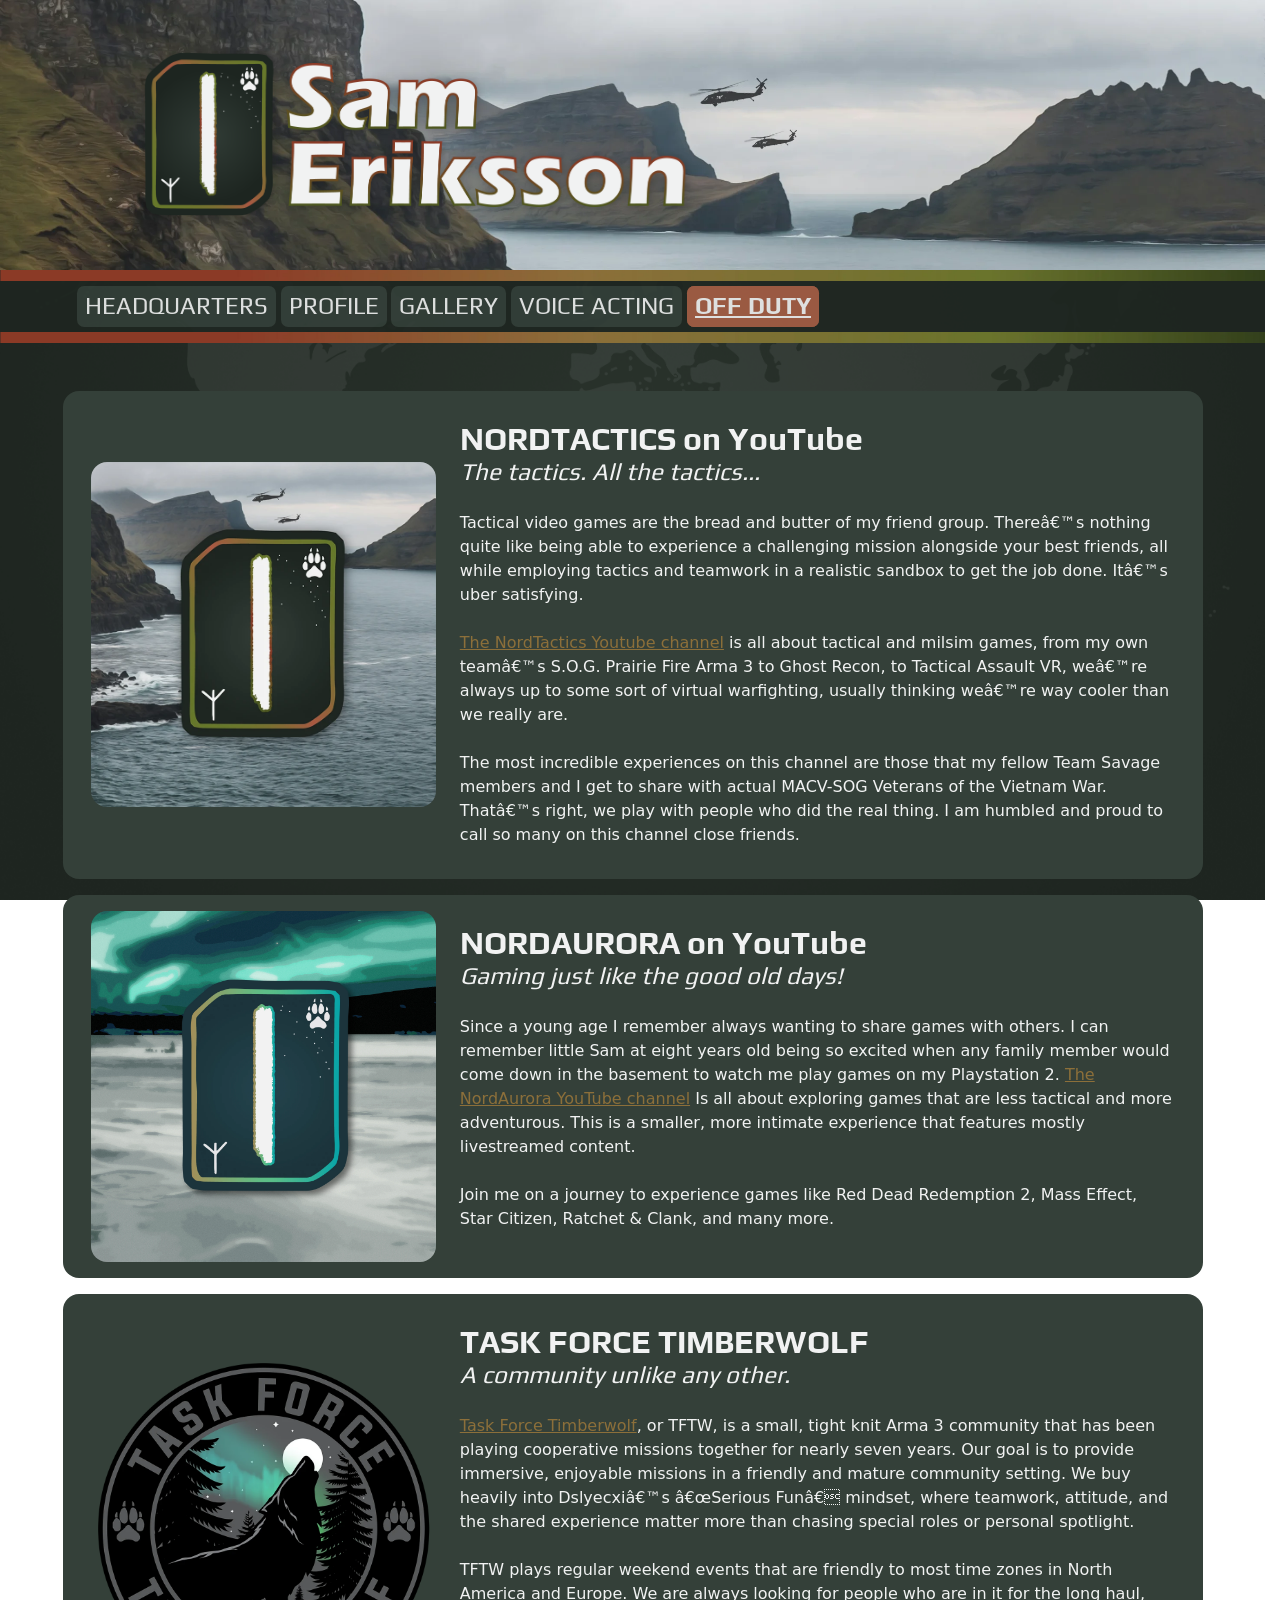
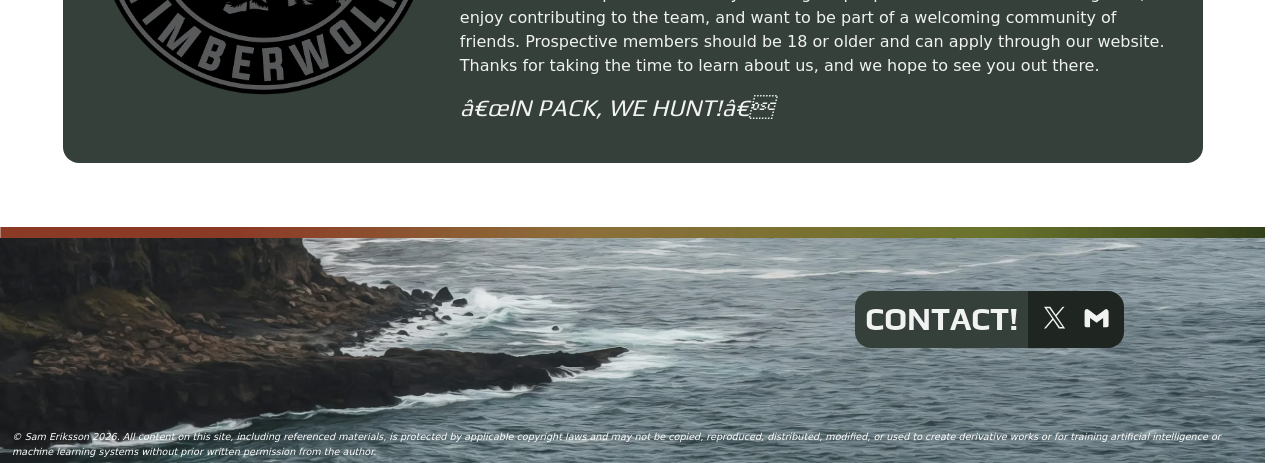
==== fun.html @ f959cb56 "Off duty page completed!" ====
<!DOCTYPE html>

<html lang="en">

	<head>
		<link href='https://cdn.knightlab.com/libs/soundcite/latest/css/player.css' rel='stylesheet' type='text/css'><script type='text/javascript' src='https://cdn.knightlab.com/libs/soundcite/latest/js/soundcite.min.js'></script>

		<link rel="stylesheet" href="https://cdnjs.cloudflare.com/ajax/libs/animate.css/4.1.1/animate.min.css"/>
		
		<meta name="viewport" content="width=device-width, initial-scale=1">

		<meta name="description" content="Voice Actor, artist, historical enthusiast who is passionate about storytelling and authenticity. Currently a member of Team Savage.">

		<title>Sam Eriksson</title>

		<link href="https://cdn.jsdelivr.net/npm/bootstrap@5.3.8/dist/css/bootstrap.min.css" rel="stylesheet" integrity="sha384-sRIl4kxILFvY47J16cr9ZwB07vP4J8+LH7qKQnuqkuIAvNWLzeN8tE5YBujZqJLB" crossorigin="anonymous">

		<meta property="og:image" content="https://nordtactics.github.io/images/thumbnail.webp">

		<link href="./styles/style.css" rel="stylesheet">

		<link rel="icon" href="images/favicon.ico" type="image/x-icon">

</head>
	
	<body>
		

		<!-- Hero Section -->
		<section id="" class="minihero">
			<div class="container h-40 d-flex align-items-left">
				<div class="text-center text-white">
					<img id="miniherologo" src="images/logoheader.webp"/>
					<!--<p class="lead mb-4">Crafting beautiful digital experiences</p>-->
				</div>
			</div>
		</section>
		<!-- Navigation -->
		<div class="container-fluid sticky-top navcontainer">
			<img id="colorbar" src="images/colorbar.webp"></img>

			<nav class="navbar navbar-expand-md navbar-dark justify-content-center sticky-top">
				
				<div class="container">

					<button class="navbar-toggler" type="button" data-bs-toggle="collapse" data-bs-target="#navbarNav" aria-controls="navbarNav" aria-expanded="false" aria-label="Toggle navigation">
						<span class="navbar-toggler-icon"></span>
								</button>

							<div class="collapse navbar-collapse" id="navbarNav">								<ul class="navbar-nav">
									<li class="nav-item">
										<a class="nav-link " href="index.html">HEADQUARTERS</a>
									</li>
									<li class="nav-item">
										<a href="profile.html" class="nav-link " href="#">PROFILE</a>
									</li>
									<li class="nav-item">
										<a class="nav-link" href="gallery.html">GALLERY</a>
									<li class="nav-item">
										<a class="nav-link " href="voice.html">VOICE ACTING</a>
									</li>
									<li class="nav-item">
										<a class="nav-link selected" href="fun.html">OFF DUTY</a>
									</li>
								</ul>
							</div>
					

				</div>
			</nav>
	        <img id="colorbar" src="images/colorbar.webp"></img>

		</div>

		<!-- Content -->

			<!--KEEP Work Section -->
		<section id="work" class="py-5 sans-serif">
			<div class="container">
				<div class="row funrow">
					<div class="col-sm-4 fun-img">
						<a href="https://www.youtube.com/@NordTactics" target="blank"><img class="fun-img" src="images/isaNT.webp"/></a>
					</div>
					<div class="col-sm">
						<h2 class="headingwsubtitle headingspacer animate__animated animate__fadeInUp">NORDTACTICS on YouTube</h2>
						<h4 class="animate__animated animate__fadeInUp">The tactics. All the tactics...</h2>
						<p>Tactical video games are the bread and butter of my friend group. There’s nothing quite like being able to experience a challenging mission alongside your best friends, all while employing tactics and teamwork in a realistic sandbox to get the job done. It’s uber satisfying.

						<br/><br/><a href="https://www.youtube.com/@NordTactics" target="blank">The NordTactics Youtube channel</a> is all about tactical and milsim games, from my own team’s S.O.G. Prairie Fire Arma 3 to Ghost Recon, to Tactical Assault VR, we’re always up to some sort of virtual warfighting, usually thinking we’re way cooler than we really are. 

						<br/><br/>The most incredible experiences on this channel are those that my fellow Team Savage members and I get to share with actual MACV-SOG Veterans of the Vietnam War. That’s right, we play with people who did the real thing. I am humbled and proud to call so many on this channel close friends. </p>
					</div>			
				</div>
				<div class="row funrow">
					<div class="col-sm-4 fun-img">
						<a href="https://www.youtube.com/@NordAurora" target="blank"><img class="fun-img" src="images/IsaAuroraNEW.webp"/></a>
					</div>
					<div class="col-sm">
						<h2 class="headingwsubtitle headingspacer animate__animated animate__fadeInUp">NORDAURORA on YouTube</h2>
						<h4 class="animate__animated animate__fadeInUp">Gaming just like the good old days!</h2>
						<p>Since a young age I remember always wanting to share games with others. I can remember little Sam at eight years old being so excited when any family member would come down in the basement to watch me play games on my Playstation 2. <a href="https://www.youtube.com/@NordAurora" target="blank">The NordAurora YouTube channel</a> Is all about exploring games that are less tactical and more adventurous. This is a smaller, more intimate experience that features mostly livestreamed content.

						<br/><br/>Join me on a journey to experience games like Red Dead Redemption 2, Mass Effect, Star Citizen, Ratchet & Clank, and many more. </p></div>			
				</div>
				<div class="row funrow">
					<div class="col-sm-4 fun-img">
						<a href="https://units.arma3.com/unit/taskforcetimberwolf" target="blank"><img class="fun-img" src="images/tftw.webp"/></a>
					</div>
					<div class="col-sm">
						<h2 class="headingwsubtitle headingspacer animate__animated animate__fadeInUp">TASK FORCE TIMBERWOLF</h2>
						<h4 class="animate__animated animate__fadeInUp">A community unlike any other.</h2>
						<p><a href="https://units.arma3.com/unit/taskforcetimberwolf" target="blank">Task Force Timberwolf</a>, or TFTW, is a small, tight knit Arma 3 community that has been playing cooperative missions together for nearly seven years. Our goal is to provide immersive, enjoyable missions in a friendly and mature community setting. We buy heavily into Dslyecxi’s “Serious Fun” mindset, where teamwork, attitude, and the shared experience matter more than chasing special roles or personal spotlight.

						<br/><br/>TFTW plays regular weekend events that are friendly to most time zones in North America and Europe. We are always looking for people who are in it for the long haul, enjoy contributing to the team, and want to be part of a welcoming community of friends. Prospective members should be 18 or older and can apply through our website. Thanks for taking the time to learn about us, and we hope to see you out there.

						<br/><h4>“IN PACK, WE HUNT!”</h4>
					</p>
				
				</div>
			</div>
		</div>
		</section>
		<img id="colorbar" src="images/colorbar.webp"></img>
		<footer>
			<div class="container-fluid footernordic">
				<div class="row ">
					<div class="col-md-8"><p></p></div>
					<div class="col-md-4">
					</div>
				</div>
				<div class="row ">
					<div class="col-md-8"></div>
					<div class="col-md-4">
						<h2 class="contactbuttonlightside">CONTACT!</h2>
						<h2 class="contactbutton">
							<a href="https://x.com/NordTactics" target="_blank" class="footer-link">
								<!-- <img class=iconinline src="icons/bx-twitter-x.svg"> -->
								 <svg xmlns="http://www.w3.org/2000/svg" viewBox="0 0 24 24" width="24" height="24" fill="currentColor"class="iconinline"><g fill="currentColor"><!--Boxicons v3.0.8 https://boxicons.com | License  https://docs.boxicons.com/free--><path d="M13.68 10.62 20.24 3h-1.55L13 9.62 8.45 3H3.19l6.88 10.01L3.19 21h1.55l6.01-6.99 4.8 6.99h5.24l-7.13-10.38Zm-2.13 2.47-.7-1-5.54-7.93H7.7l4.47 6.4.7 1 5.82 8.32H16.3z"></path></g></svg>
							</a>
							<!-- <a href="mailto:nordtacticsnwg@gmail.com">
								<img class=iconinline src="icons/bx-gmail.svg">
							</a> -->
							<a href="mailto:nordtacticsnwg@gmail.com" target="_blank" class="footer-link">
								<svg xmlns="http://www.w3.org/2000/svg" viewBox="0 0 24 24" width="24" height="24" fill="currentColor" class="iconinline"><g fill="currentColor"><!--Boxicons v3.0.8 https://boxicons.com | License  https://docs.boxicons.com/free--><path d="m18.73 5.41-1.28 1L12 10.46 6.55 6.37l-1.28-1A2 2 0 0 0 2 7.05v11.59A1.36 1.36 0 0 0 3.36 20h3.19v-7.72L12 16.37l5.45-4.09V20h3.19A1.36 1.36 0 0 0 22 18.64V7.05a2 2 0 0 0-3.27-1.64"></path></g></svg>								</a>
						</h2>
					</div>
				</div>
				<div class="row h-40 ">
					
				</div>
				<div class="row align-items-end">
					<div class="col-md-12">
						<p class="d-flex align-self-end lowercr">&copy Sam Eriksson 2026. All content on this site, including referenced materials, is protected by applicable copyright laws and may not be copied, reproduced, distributed, modified, or used to create derivative works or for training artificial intelligence or machine learning systems without prior written permission from the author.</p>
					</div>
				</div>
			
		</div>
			
		</footer>
		<script src="https://cdn.jsdelivr.net/npm/bootstrap@5.3.8/dist/js/bootstrap.bundle.min.js"></script>
		<script src="https://code.jquery.com/jquery-3.6.0.min.js"></script>
		<script>
				$(document).ready(function () {

					$(".modal").on("show.bs.modal", function () {
						var $if = $(this).find('iframe');
						var src = $if.attr("data-src");

						if ($if.attr("src") !== src) {
							$if.attr("src", src);
						}
					});

					$(".modal").on("hidden.bs.modal", function () {
						var $if = $(this).find('iframe');
						$if.attr("src", "");
					});

					// Carousel height normalization
					const cards = document.querySelectorAll('.carousel-item');
					const carousel = document.querySelector('.carousel-inner');

					if (carousel && cards.length > 0) {
						const heights = Array.from(cards).map(card => {
							const isHidden = !card.classList.contains('active');

							if (isHidden) {
								card.style.display = 'block';
								card.style.visibility = 'hidden';
								card.style.position = 'absolute';
							}

							const height = card.clientHeight;

							if (isHidden) {
								card.style.display = '';
								card.style.visibility = '';
								card.style.position = '';
							}

							return height;
						});

						const tallestHeight = Math.max(...heights, 0);
						carousel.style.minHeight = tallestHeight + 'px';
					}
					
				});
			</script>
</body>
	</body>
</html>
---- styles/style.css ----
@import url('https://fonts.googleapis.com/css2?family=Black+Ops+One&family=Cabin:ital,wght@0,400..700;1,400..700&family=Parisienne&display=swap');
@import url('https://fonts.googleapis.com/css2?family=Play:wght@400;700&display=swap');

:root {
    --bg-color: #1F2621;
    --bg-color2: #344039;
    --text-color: #F1F2F2;
    --h-color1: #8C6F3A;
    --h-color2: #6A732C;
    --h-color3: #A65E44;
    --bg-color3: #4D5920;
}
/* 
#F1F2F2 - marble
#1F2621 - slate
#8C6F3A - lichen green
#6A732C - lichen amber
#A65E44 - lichen red 
#38401A - moss green
*/

/* Hero Section */
body{
    background-color: var(--bg-color2);
    color: var(--text-color);

    overflow-x: hidden;

    
}
.hero-section {
    background: url(../images/nordic.webp);
    background-size: cover;
    background-position: 50% 50%;
    height: 100vh;
    display: flex;
    align-items: center;
    justify-content: center;
    color: white;
    
}
.minihero {
    background: url(../images/nordic.webp);
    background-size: cover;
    background-position: 50% 63%;
    height:30vh;
    display: flex;
    align-items: left;
    justify-content: center;
    color: white;
    
}

#miniherologo {
  width: auto; 
  height: 30vh; 
  justify-content: center;
}

.modal-img {
    display: block;
    max-width: 100%;
    height: auto;
    margin: 0 auto;
}

.fun-img {
    display: flex;
    flex-direction: column;
	justify-content: space-evenly;
    max-width: 100%;
    height: auto;
    margin: 0 auto;
    border-radius: 1em;
}

.funrow {
    background-color: var(--bg-color2);
    padding: 1em;
    border-radius: 1em;
    margin-bottom: 1em;
}
.sam-img {
    display: block;
    max-width: 100%;
    height: auto;
    margin: 0 auto;
}

.modalvideo iframe {
    width: 100%;
    height: 100%;
    display: flex;
    border: 0;
    justify-content: center;
}

.spaceout {
    padding-bottom: 1em;
}

html {
    scrollbar-gutter: stable;
    background-color: var(--bg-color2);
    background: url(../images/BGWorld.webp);
    background-size: cover;
    background-position: top center;
    background-attachment:fixed;
}

body {
    background-attachment: fixed;
    background: transparent;
}

body.modal-open {
    padding-right: 0 !important;
}

.modalvideo {
    width:55vw;
    aspect-ratio: 16 / 9;
    margin: 0 auto;
}

.modal-dialog {
    display: flex;
    min-width: 60vw;
}

.modal-body img {
    width: 100%;
}

.modal-backdrop {
  background-color: var(--bg-color);
}

.modal-header {
    background-color: var(--bg-color2);
    color: var(--text-color);
}

.modal-footer {
    background-color: var(--bg-color2);
    color: var(--text-color);
}

.modal-body {
    background-color: var(--bg-color);
    color: var(--text-color);
    /* background: url(../images/BGWorld.webp); */
    background-size: cover;
    background-position: top center;
    background-attachment:fixed;
    background-blend-mode: multiply;
}

.btn-close {
    filter:invert(100%);
}

.bg-light {
    background-color: red;
}

.hero-section h1 {
    font-family: 'Play', serif;
}

h2, h3, h4, h5 {
    font-family: 'Play', serif;
    display:block;
}

h4 {
    font-style: italic;
    margin-top: 0em !important;
    margin-bottom: 1em;
}

a {
    color: var(--h-color1)
}

.headingwsubtitle {
    margin-bottom: 0.0em !important;
}

a:hover {
    color: var(--h-color2);
    transition: all 0.2s ease;

}

.headingspacer {
    margin-top: 0.4em;
}

.listblock {
    display: block;
}

.listitem {
    display:inline;
    font-weight: bold;
    font-size: 1.1em;
}
.bottomspacer {
    margin-bottom: 1.5em;
}

.hero-section .lead {
    font-size: 1.5rem;
}

.work-card img {
    height: auto;
    object-fit: cover;
    border-top-left-radius: 0.5em;
    border-top-right-radius: 0.5em;
    opacity: 100%;

}

.work-card {
    font-family: 'Cabin', sans-serif;
    background-color: var(--bg-color2);
    color: var(--text-color);
    opacity: 100%;
    border-radius: 0.5em;
    border: none;
    max-width: 65vw;
    margin: 0 auto;
    
}

.collapse-card {
    font-family: 'Cabin', sans-serif;
    background-color: var(--bg-color2);
    color: var(--text-color);
}


.card-title {
    color: var(--text-color);
    font-size: 1.5em;
}

h2 {
    font-weight: 700;
    color: var(--text-color);
}

.btn {
    background-color: var(--h-color1);
    color: var(--text-color);
    border-radius: 0.5em;
    border: none;
    padding: 10px 20px;
    font-size: 1rem;
    --bs-btn-hover-bg: var(--h-color2);
}

.btn:hover {
    transform: translateY(-1px); 
    transition: all 0.2s ease;
}

/* NAVBAR */

.selected {
    font-weight:600;
    text-decoration:underline ;
    outline: 0.15em solid var(--h-color3);
    outline-offset: -0.15em;
    border-radius: inherit;
    display: block;
    background-color: var(--h-color3) !important;
    --bs-navbar-hover-color: var(--text-color) !important;

}

.selected:hover {
    filter: brightness(1.2);
    transform: translateY(-1px); 
    transition: all 0.2s ease;
    color:white;
    
    
}

nav.navbar {
    background-color: var(--bg-color);
    opacity: 0.9;
    border-radius: 0em;
    border: none;
    
}

.navbar {
    --bs-navbar-color: var(--text-color);
    font-family: 'Play', sans-serif;
    --bs-navbar-padding-y: 0rem;
    font-size: x-large;
    white-space: nowrap;
}

.navbar .nav-link {
    padding: 0.1em;
    border-radius: 0.3em;
    background-color: var(--bg-color2);
    margin-right: 0.1em;
    margin-left: 0.1em;
    margin-top: 0.2em;
    margin-bottom: 0.2em;
    white-space: nowrap;
}

.navbar .nav-link:hover {
    filter brightness(1.2);
    transform: translateY(-1px); 
    transition: all 0.2s ease;
    background-color: var(--h-color2);
    color:white
}

.custom-toggler.navbar-toggler {
           border-color: var(--h-color1);
       }

.container-fluid {
    padding-right: 0em;
    padding-left: 0em;
}
#colorbar {
  display: block;
  width: 100%;
    height: 0.7em;

}

.thin {
    border: none;
    margin: 0;
    padding: 0;
    height: 0.7em;

}

#herologo {
    width: 65vw; 
  height: auto; 
}

/* Slider */
/* .gallery-body {
    background-color: var(--bg-color2);
    color: var(--text-color);
    background: url(../images/BGWorld.webp);
    background-size: cover;
    background-position: top center;
    background-attachment:fixed;
    width:100%;
    height:auto;
    flex-direction: column;
    align-items: center;
    justify-content: center;
}


.container-gallery {
    width: 100%;
    margin-top: 10vh;
    padding: 0 10px;
    overflow-x: auto;
    overflow-y: hidden;
    scroll-behavior: smooth;

}

.container-gallery::-webkit-scrollbar {
    
}

.container-gallery .wrapper {
    display: flex;
    gap: 1rem;
    width: max-content;
  }  */

.rowgap {
    margin-bottom: 3vh;
}


.gallery-work-card {
    flex: 0 0 40vw;
    max-width: 30vw;
    display: flex;
    flex-direction: column;
    font-family: 'Cabin', sans-serif;
    background-color: var(--bg-color2);
    color: var(--text-color);
    border-radius: 0.6em;
}

.gallery-work-card .btn {
    padding: 0.4em 0.8em;
    width: 100%;
    margin:0em
}

.gallery-work-card .card-body {
    padding: 0.7em;
    display:flex;
    flex-direction:column;
    justify-content:flex-start;
}

.align-btn-low {
    display:flex;
    flex-direction:column;
    justify-content:flex-end;
    max-height: 7.5vh;
    padding-top: 0em !important;
}

.gallery-work-card h2 {
    font-size: 1.0em;
}

.card-title{
    justify-self: flex-start;
}

.gallery-work-card p {
    font-size: 0.7em;
}

.gallery-work-card p.card-text {
    margin-bottom:0.7em
}

.gallery-work-card img {
    width: 100%;
    height: auto;
    object-fit: cover;
    border-top-left-radius: 0.5em;
    border-top-right-radius: 0.5em;

}


/* Carousel */

.carousel-item {
    width:100%;
}

.carousel-control-prev {
    height: 50%;
    top: 25%; 
}

/*footer*/

.footernordic .col-md-4 {
     display: flex;
}

.footernordic {
    background: url(../images/nordic.webp);
    background-size: cover;
    background-position: 50% 90%;
    height: 25vh;
    color: white;
    align-items: center;
    display: flex;
    flex-direction: column;
    justify-content: space-between;
}


.contactbutton {
    padding: 0.3em;
    border-top-right-radius: 0.5em;
    border-bottom-right-radius: 0.5em;
    background-color: var(--bg-color);
    text-align: center;
    display: inline;
}

.contactbuttonlightside {
    padding: 0.3em;
    border-top-left-radius: 0.5em;
    border-bottom-left-radius: 0.5em;
    background-color: var(--bg-color2);
    text-align: left;
    display: inline;
}

.lowercr {
    justify-content: left;
    text-align: left;
    align-items: baseline;
    font-style: italic;
    font-size: 0.6em;
    margin-bottom: 0.4em;
}
.footer-link {
    text-decoration: none;
    color: inherit;
}

.footer-link:hover {
    color: var(--h-color2);
    
}

.footer-link:hover .iconinline
{
    filter brightness(1.2);
    transform: translateY(-1px); 
    transition: all 0.2s ease;
    fill:#8C6F3A !important;
  
}


footer div.row {
    width: 100%;
}


/* Profilecolumn */

.profile-col {
       
    display: flex;
	flex-direction: column;
	justify-content: space-evenly;
}

/*icon*/

.icon {
    width: 1.2em;    
    height: 1.2em;      
    vertical-align: top; 
    fill: #8C6F3A;  
    filter:invert(100%);
    margin-right: 0.3em;
    margin-top: 0.3em;
    display: inline;
    margin-inline: 0.3em;
}

.iconinline {
    width: 1.1em;    
    height: 1.1em;      
    vertical-align: top; 
    /* filter:invert(100%); */
    cursor: pointer;
    padding: 0.1em;
    fill: var(--text-color);
}

.icontext {
    font-size: 24px;  
}

.justify-content-center {
    justify-content: center;
    display:flex;
}

.justify-content-end {
    display: flex;
    justify-content: end;
}

@media screen and (max-width: 576px) {
    .modalvideo {
    width:80vw;
    aspect-ratio: 16 / 9;
    margin: 0 auto;
    }
    #miniherologo {
    width: 100vw; 
    height: auto; 
    justify-content: center;
    }
    .gallery-work-card {
    width: 100vw; 
    height: auto; 
    }
    .hidemobile {
        display: none;
    }

}



@media screen and (max-width: 768px) {
    .gallery-work-card {
    width: 100vw; 
    height: auto; 
    width: 100%;
    max-width: 100%;
    display: flex;
    flex-direction: column;
}
    .hidemobile {
        font-size:0.6em;
    }
}

@media screen and (max-width: 1080px) {
    .work-card {
        max-width: 100vw;
        
    }
    .card-body {
    }
}

@media screen and (min-width: 1080px) {

    .textcontent {
    max-width: 65vw !important;
    max-width: 65vw;
    margin: 0 auto;
    padding-top: 2rem;
}

}
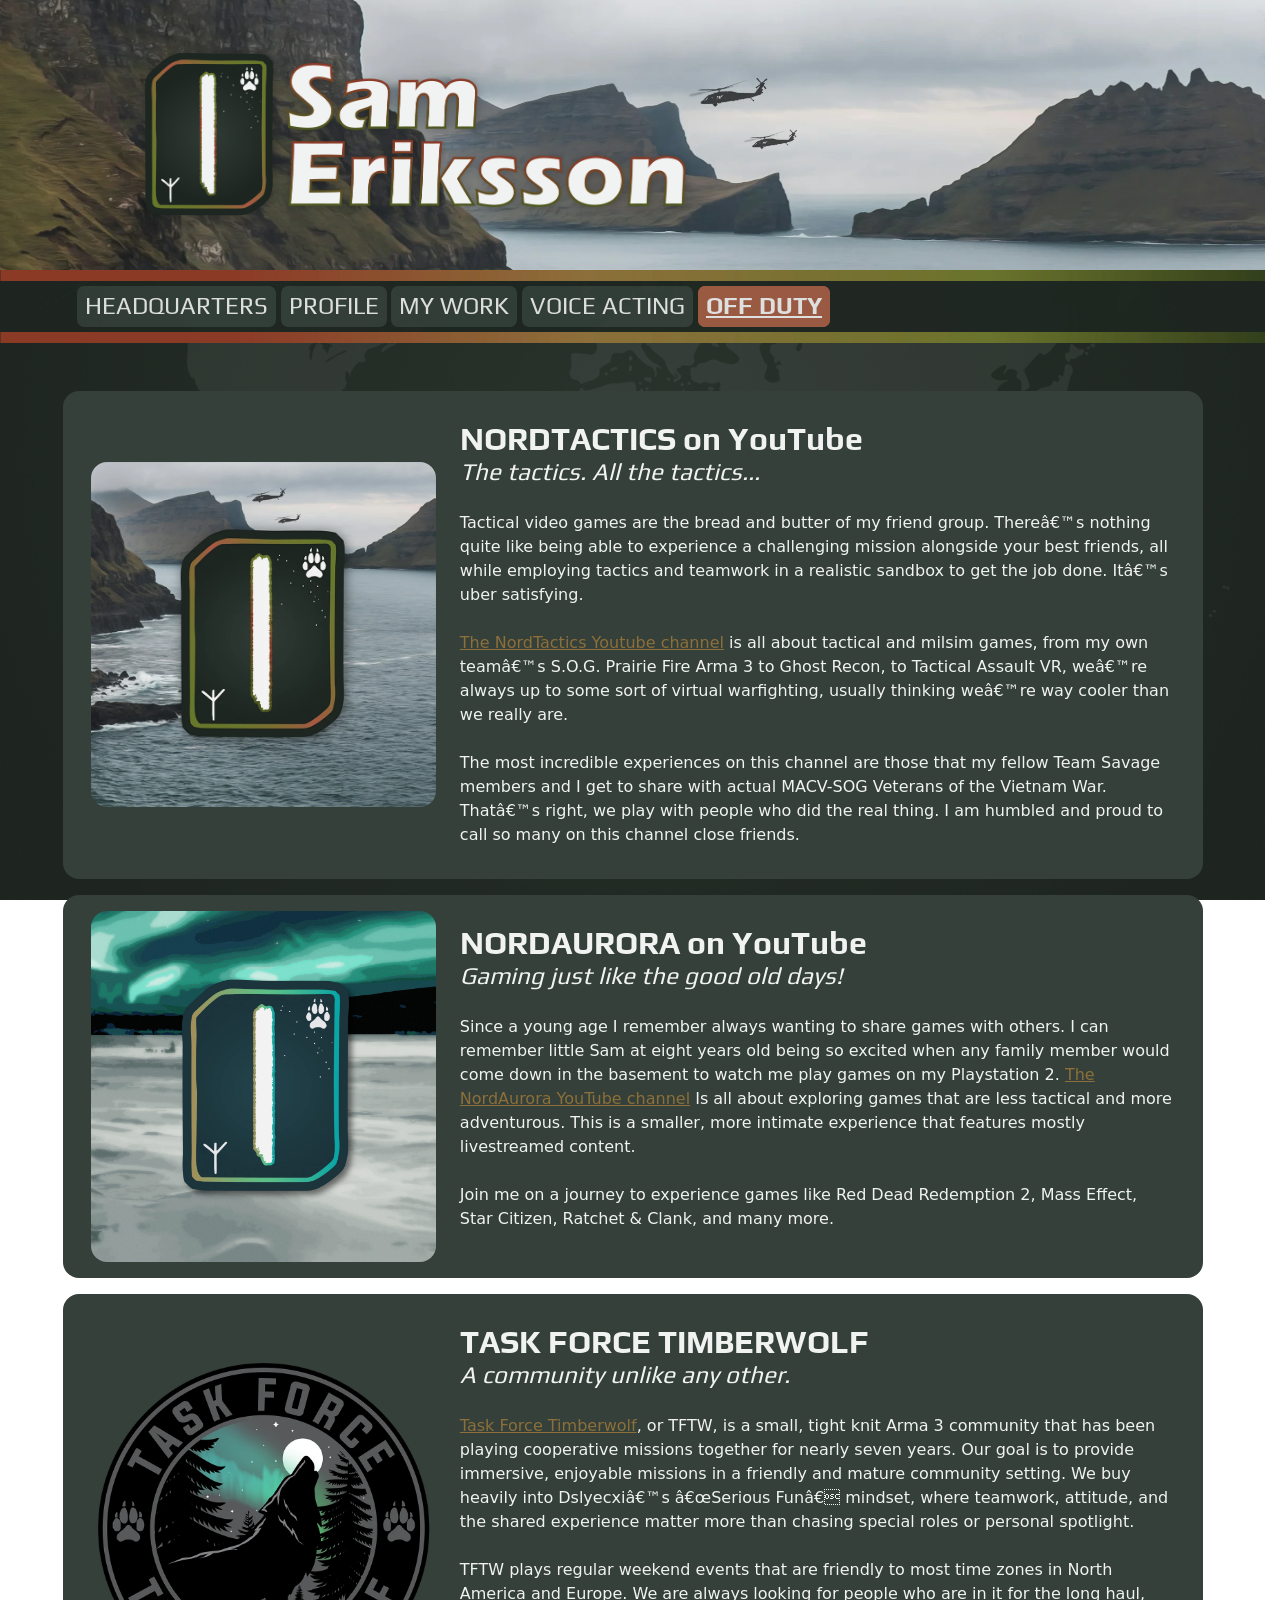
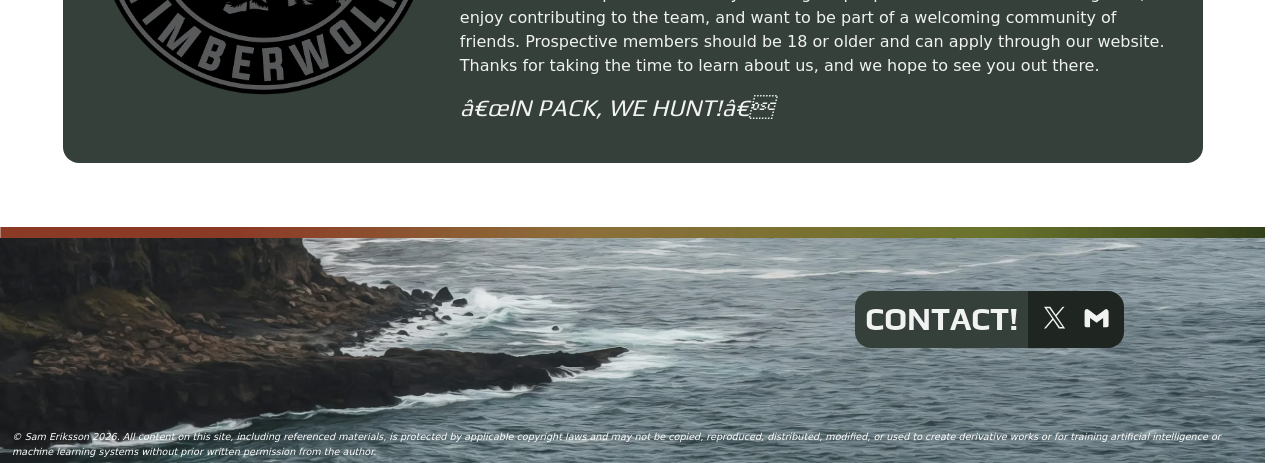
==== commit 30038c15: "Renamed "Gallery" to "My Work"" ====
--- a/fun.html
+++ b/fun.html
@@ -55,7 +55,7 @@
 										<a href="profile.html" class="nav-link " href="#">PROFILE</a>
 									</li>
 									<li class="nav-item">
-										<a class="nav-link" href="gallery.html">GALLERY</a>
+										<a class="nav-link" href="gallery.html">MY WORK</a>
 									<li class="nav-item">
 										<a class="nav-link " href="voice.html">VOICE ACTING</a>
 									</li>
